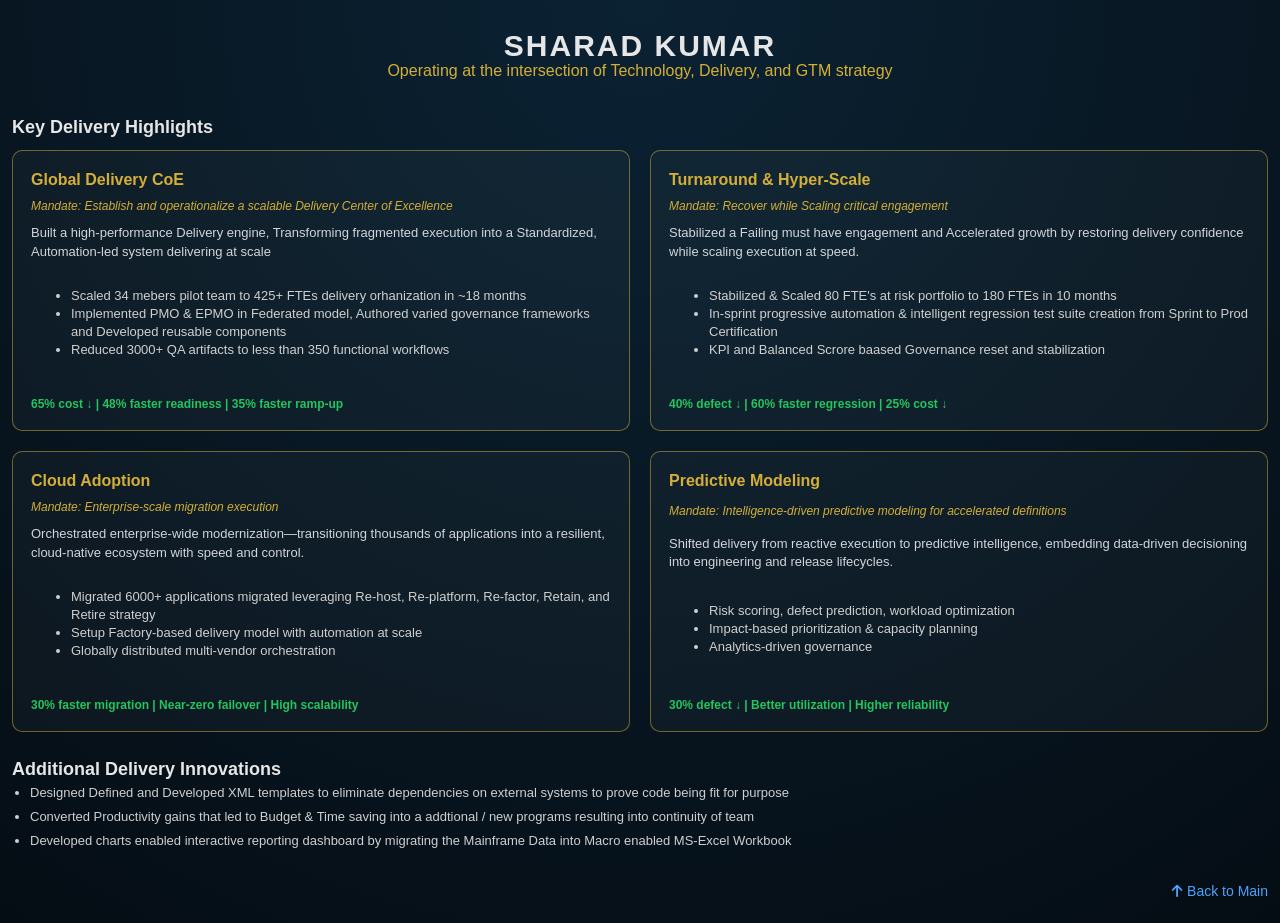
==== delivery.html @ 83f48579 "Add files via upload Baseline for test" ====
<!DOCTYPE html>
<html lang="en">
<head>
<meta charset="UTF-8">
<meta name="viewport" content="width=device-width, initial-scale=1.0">
<title>Sharad Kumar</title>

<link href="https://cdnjs.cloudflare.com/ajax/libs/font-awesome/6.5.0/css/all.min.css" rel="stylesheet">
<link rel="stylesheet" href="style.css">

<style>

/* DELIVERY CONTENT STYLES */

.tagline {
    margin: 0;
    line-height: 1.3;
}
    
/* desktop only */
@media (min-width: 1025px) {
    .tagline {
        line-height: 0.5;
    }
}
    
    
.tagline {
    margin-top: 0;
    margin-bottom: 0;
}
    
.card ul li {
    font-size: 13px;
    font-weight: 400;
    line-height: 1.4;
    color: #cfcfcf;
}
    
.card ul li {
    font-size: 13px;
    font-weight: 400;
    line-height: 1.4;
    color: #cfcfcf;
}

.grid-4 {
    display: grid;
    grid-template-columns: repeat(2, 1fr);
    gap: 20px;
}

.card {
    background: rgba(255,255,255,0.03);
    border: 1px solid rgba(212,175,55,0.5);
    border-radius: 10px;
    padding: 18px;
    min-height: 200px;
    display: flex;
    flex-direction: column;
    justify-content: space-between;
}

.card h3 {
    color: #d4af37;
    margin: 0 0 6px 0;
    font-size: 16px;
}

.narrative {
    font-size: 13px;
    color: #d1d5db;
    margin-bottom: 10px;
}

.mandate {
    font-size: 12px;
    color: #d4af37;
    margin-bottom: 10px;
    font-style: italic;
}

.extra-points {
    margin-top: 10px;
    padding-left: 18px;
    color: #cfcfcf;
}

.extra-points li {
    font-size: 13px;
    margin-bottom: 6px;
    color: #cfcfcf;
}

.outcome {
    font-size: 12px;
    margin-top: 20px;
}

.outcome strong {
    color: #22c55e;
}

@media (max-width: 768px) {
    .grid-4 {
        grid-template-columns: 1fr;
    }
}

.container {
    max-width: 1400px;
    margin: auto;
    padding: 25px 12px 0px 12px;
}

.profile-pic {
    float: right;
    margin-top: -75px;
    margin-right: 0;
    margin-bottom: 10px;
    margin-left: 20px;
    position: relative;
    top: -5px;
    width: 120px;
    height: 120px;
    border-radius: 50%;
    object-fit: cover;
    border: 2px solid #d4af37;
    box-shadow: 0 0 12px rgba(212,175,55,0.5);
}

body {
    overflow-x: hidden;
}

img {
    max-width: 100%;
    height: auto;
    display: block;
}

</style>
</head>

<body>

<div class="container">

<h1>SHARAD KUMAR</h1>
<p class="tagline">Operating at the intersection of Technology, Delivery, and GTM strategy</p>

<!-- <img src="image.jpg" alt="Sharad Kumar" class="profile-pic"> -->
<hr style="border:0; margin:20px 0;">
<div class="section-title">Key Delivery Highlights</div>
<hr style="border:0; margin:5px 0;">
<div class="grid-4">

<!-- 1 -->
<div class="card">
    <h3>Global Delivery CoE</h3>
    <div class="mandate">
        <span class="mandate-label">Mandate:</span> Establish and operationalize a scalable Delivery Center of Excellence
    </div>

    <div class="narrative">
        Built a high-performance Delivery engine, Transforming fragmented execution into a Standardized, Automation-led system delivering at scale
    </div>

    <ul>
        <li>Scaled 34 mebers pilot team to 425+ FTEs delivery orhanization in ~18 months</li>
        <li>Implemented PMO & EPMO in Federated model, Authored varied governance frameworks and Developed reusable components</li>
        <li>Reduced 3000+ QA artifacts to less than 350 functional workflows</li>
    </ul>

    <div class="outcome">
        <strong>65% cost ↓ | 48% faster readiness | 35% faster ramp-up</strong>
    </div>
</div>

<!-- 2 -->
<div class="card">
    <h3>Turnaround & Hyper-Scale</h3>

    <div class="mandate">
        <span class="mandate-label">Mandate:</span> Recover while Scaling critical engagement
    </div>

    <div class="narrative">
        Stabilized a Failing must have engagement and Accelerated growth by restoring delivery confidence while scaling execution at speed.
    </div>

    <ul>
        <li>Stabilized & Scaled 80 FTE's at risk portfolio to 180 FTEs in 10 months</li>
        <li>In-sprint progressive automation & intelligent regression test suite creation from Sprint to Prod Certification</li>
        <li>KPI and Balanced Scrore baased Governance reset and stabilization</li>
    </ul>

    <div class="outcome">
        <strong>40% defect ↓ | 60% faster regression | 25% cost ↓</strong>
    </div>
</div>

<!-- 3 -->
<div class="card">
    <h3>Cloud Adoption</h3>

    <div class="mandate">
        <span class="mandate-label">Mandate:</span> Enterprise-scale migration execution
    </div>

    <div class="narrative">
        Orchestrated enterprise-wide modernization—transitioning thousands of applications into a resilient, cloud-native ecosystem with speed and control.
    </div>

    <ul>
        <li>Migrated 6000+ applications migrated leveraging Re-host, Re-platform, Re-factor, Retain, and Retire strategy</li>
        <li>Setup Factory-based delivery model with automation at scale</li>
        <li>Globally distributed multi-vendor orchestration</li>
    </ul>

    <div class="outcome">
        <strong>30% faster migration | Near-zero failover | High scalability</strong>

    </div>
</div>

<!-- 4 -->
<div class="card">
    <h3>Predictive Modeling</h3>

    <div class="mandate">
        <span class="mandate-label">Mandate:</span> Intelligence-driven predictive modeling for accelerated definitions
    </div>

    <div class="narrative">
        Shifted delivery from reactive execution to predictive intelligence, embedding data-driven decisioning into engineering and release lifecycles.
    </div>

    <ul>
        <li>Risk scoring, defect prediction, workload optimization</li>
        <li>Impact-based prioritization & capacity planning</li>
        <li>Analytics-driven governance</li>
    </ul>

    <div class="outcome">
        <strong>30% defect ↓ | Better utilization | Higher reliability</strong>
    </div>
</div>

</div>

<hr style="border:0; margin:5px 0;">
<div class="section-title" style="margin-top: 20px;">Additional Delivery Innovations</div>

<ul class="extra-points" style="margin-top: 1px;">
    <li>Designed Defined and Developed XML templates to eliminate dependencies on external systems to prove code being fit for purpose </li>
    <li>Converted Productivity gains that led to Budget & Time saving into a addtional / new programs resulting into continuity of team</li>
    <li>Developed charts enabled interactive reporting dashboard by migrating the Mainframe Data into Macro enabled MS-Excel Workbook</li>
</ul>

<div class="back-to-main" style="text-align: right; margin-top: 30px; margin-bottom: 20px;">
    <a href="index.html" style="color:#4da3ff; font-size:14px; font-weight:500; text-decoration:none;">
        <i class="fas fa-arrow-up"></i> Back to Main
    </a>
</div>

</div>

</body>
</html>
---- style.css ----
/* GLOBAL TYPOGRAPHY BASELINE */

body {
    font-family: 'Segoe UI', sans-serif;
    font-weight: 400;
    line-height: 1.4;
    color: #e6e6e6;
}

/* Main Name */
h1 {
    font-size: 30px;
    font-weight: 600;
    letter-spacing: 2px;
}

/* Tagline */
.tagline {
    font-size: 16px;
    font-weight: 500;
    line-height: 1.3;
}

/* Section Titles */
.section-title {
    font-size: 18px;
    font-weight: 600;
}

/* Card / Item Titles */
.item-title,
.card h3 {
    font-size: 14px;
    font-weight: 600;
}

/* Body Text */
.item-desc,
.narrative,
.compact-list li,
.extra-points li {
    font-size: 13px;
    font-weight: 400;
    line-height: 1.4;
}
body {
    margin: 0;
    font-family: 'Segoe UI', sans-serif;
    background: radial-gradient(circle at top, #0b2233, #050d14);
    color: #e6e6e6;
}

body {
    overflow-x: hidden;
}

.container {
    max-width: 1400px;
    margin: auto;
    padding: 25px 12px 10px 12px;
}

.header {
    position: relative;
}

h1 {
    text-align: center;
    letter-spacing: 2px;
    font-size: 30px;
    margin: 0;
}

.tagline {
    text-align: center;
    color: #d4af37;
    margin: 0;
}

.profile-pic {
    position: absolute;
    right: 0;
    top: 10px;
    width: 120px;
    height: 120px;
    border-radius: 50%;
    object-fit: cover;
}

/* Floating Home link (if used) */
.home-link {
    position: fixed;
    bottom: 25px;
    right: 25px;
    color: #4da3ff;
    font-size: 14px;
    text-decoration: none;
    font-weight: 500;
    display: flex;
    align-items: center;
    gap: 6px;
    z-index: 9999;
}

/* Back to Main */
.back-to-main {
    margin-top: 30px;
    text-align: right;
}

.back-to-main a {
    color: #4da3ff;
    font-size: 14px;
    font-weight: 500;
    text-decoration: none;
}

.back-to-main a:hover {
    text-decoration: underline;
}

/* Mobile: hide profile pic everywhere */
@media (max-width: 768px) {
    .profile-pic {
        display: none !important;
    }
}

/* Desktop: hide where explicitly applied */
.desktop-hide {
    display: none !important;
}

.compact-list li {
    color: #cfcfcf;
}

.engage-icons {
    display: flex !important;
    flex-direction: column !important;
    gap: 12px;
}

.engage-icons a {
    text-decoration: none !important;
}

.engage-icons a:hover {
    text-decoration: none !important;
}

.engage-icons a i {
    width: 20px;          /* keeps all icons aligned vertically */
    text-align: center;
    font-size: 18px;
}

.engage-icons a span {
    color: #ffffff;
    font-size: 13px;
}

@media (min-width: 769px) and (max-width: 1024px) {
    .profile-pic {
        display: none !important;
    }
}
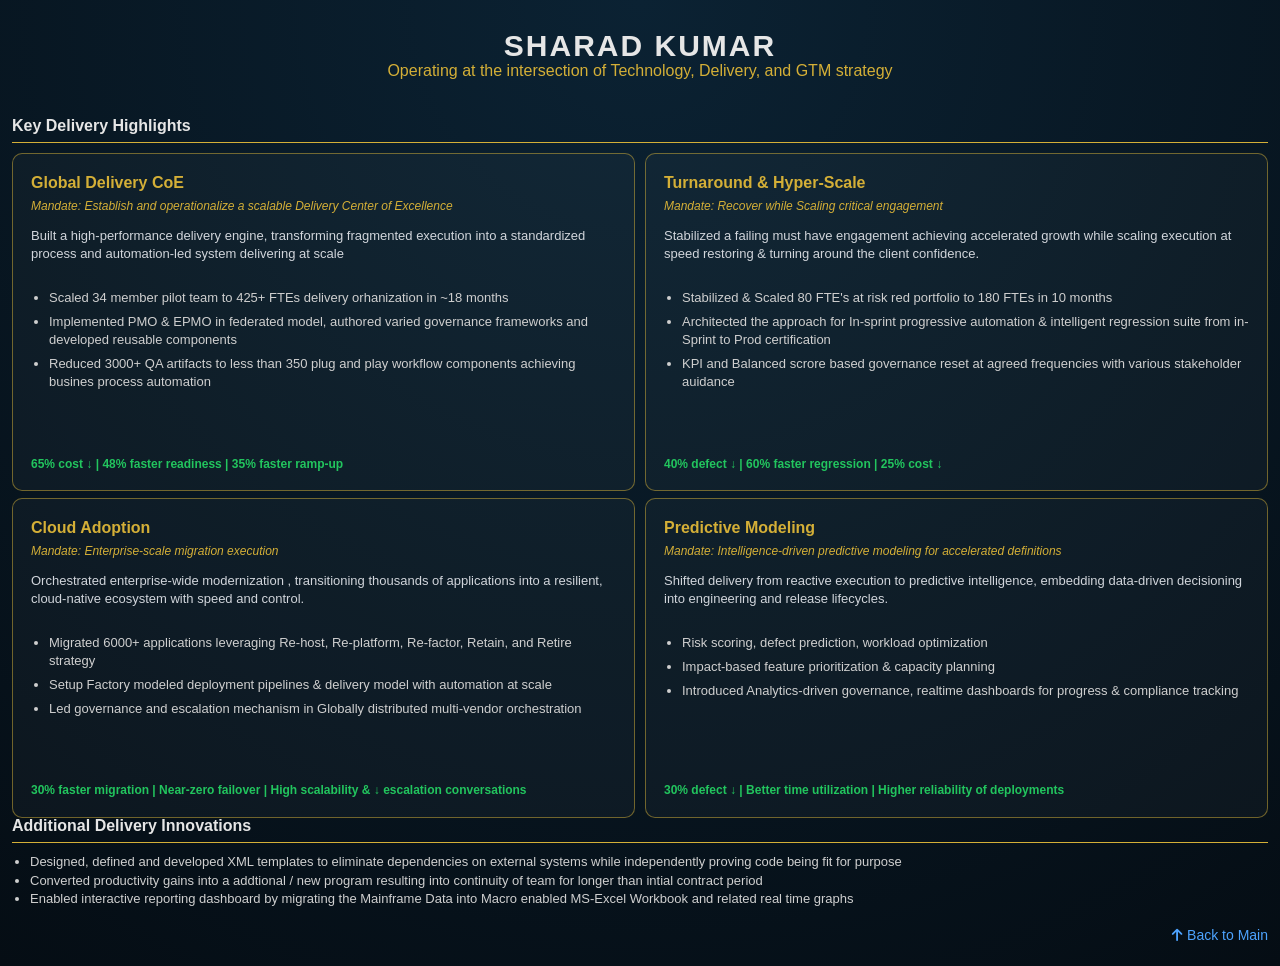
==== commit d1128b8f: "Add files via upload" ====
--- a/delivery.html
+++ b/delivery.html
@@ -1,270 +1,151 @@
-<!DOCTYPE html>
-<html lang="en">
-<head>
-<meta charset="UTF-8">
-<meta name="viewport" content="width=device-width, initial-scale=1.0">
-<title>Sharad Kumar</title>
-
-<link href="https://cdnjs.cloudflare.com/ajax/libs/font-awesome/6.5.0/css/all.min.css" rel="stylesheet">
-<link rel="stylesheet" href="style.css">
-
-<style>
-
-/* DELIVERY CONTENT STYLES */
-
-.tagline {
-    margin: 0;
-    line-height: 1.3;
-}
-    
-/* desktop only */
-@media (min-width: 1025px) {
-    .tagline {
-        line-height: 0.5;
-    }
-}
-    
-    
-.tagline {
-    margin-top: 0;
-    margin-bottom: 0;
-}
-    
-.card ul li {
-    font-size: 13px;
-    font-weight: 400;
-    line-height: 1.4;
-    color: #cfcfcf;
-}
-    
-.card ul li {
-    font-size: 13px;
-    font-weight: 400;
-    line-height: 1.4;
-    color: #cfcfcf;
-}
-
-.grid-4 {
-    display: grid;
-    grid-template-columns: repeat(2, 1fr);
-    gap: 20px;
-}
-
-.card {
-    background: rgba(255,255,255,0.03);
-    border: 1px solid rgba(212,175,55,0.5);
-    border-radius: 10px;
-    padding: 18px;
-    min-height: 200px;
-    display: flex;
-    flex-direction: column;
-    justify-content: space-between;
-}
-
-.card h3 {
-    color: #d4af37;
-    margin: 0 0 6px 0;
-    font-size: 16px;
-}
-
-.narrative {
-    font-size: 13px;
-    color: #d1d5db;
-    margin-bottom: 10px;
-}
-
-.mandate {
-    font-size: 12px;
-    color: #d4af37;
-    margin-bottom: 10px;
-    font-style: italic;
-}
-
-.extra-points {
-    margin-top: 10px;
-    padding-left: 18px;
-    color: #cfcfcf;
-}
-
-.extra-points li {
-    font-size: 13px;
-    margin-bottom: 6px;
-    color: #cfcfcf;
-}
-
-.outcome {
-    font-size: 12px;
-    margin-top: 20px;
-}
-
-.outcome strong {
-    color: #22c55e;
-}
-
-@media (max-width: 768px) {
-    .grid-4 {
-        grid-template-columns: 1fr;
-    }
-}
-
-.container {
-    max-width: 1400px;
-    margin: auto;
-    padding: 25px 12px 0px 12px;
-}
-
-.profile-pic {
-    float: right;
-    margin-top: -75px;
-    margin-right: 0;
-    margin-bottom: 10px;
-    margin-left: 20px;
-    position: relative;
-    top: -5px;
-    width: 120px;
-    height: 120px;
-    border-radius: 50%;
-    object-fit: cover;
-    border: 2px solid #d4af37;
-    box-shadow: 0 0 12px rgba(212,175,55,0.5);
-}
-
-body {
-    overflow-x: hidden;
-}
-
-img {
-    max-width: 100%;
-    height: auto;
-    display: block;
-}
-
-</style>
-</head>
-
-<body>
-
-<div class="container">
-
-<h1>SHARAD KUMAR</h1>
-<p class="tagline">Operating at the intersection of Technology, Delivery, and GTM strategy</p>
-
-<!-- <img src="image.jpg" alt="Sharad Kumar" class="profile-pic"> -->
-<hr style="border:0; margin:20px 0;">
-<div class="section-title">Key Delivery Highlights</div>
-<hr style="border:0; margin:5px 0;">
-<div class="grid-4">
-
-<!-- 1 -->
-<div class="card">
-    <h3>Global Delivery CoE</h3>
-    <div class="mandate">
-        <span class="mandate-label">Mandate:</span> Establish and operationalize a scalable Delivery Center of Excellence
-    </div>
-
-    <div class="narrative">
-        Built a high-performance Delivery engine, Transforming fragmented execution into a Standardized, Automation-led system delivering at scale
-    </div>
-
-    <ul>
-        <li>Scaled 34 mebers pilot team to 425+ FTEs delivery orhanization in ~18 months</li>
-        <li>Implemented PMO & EPMO in Federated model, Authored varied governance frameworks and Developed reusable components</li>
-        <li>Reduced 3000+ QA artifacts to less than 350 functional workflows</li>
-    </ul>
-
-    <div class="outcome">
-        <strong>65% cost ↓ | 48% faster readiness | 35% faster ramp-up</strong>
-    </div>
-</div>
-
-<!-- 2 -->
-<div class="card">
-    <h3>Turnaround & Hyper-Scale</h3>
-
-    <div class="mandate">
-        <span class="mandate-label">Mandate:</span> Recover while Scaling critical engagement
-    </div>
-
-    <div class="narrative">
-        Stabilized a Failing must have engagement and Accelerated growth by restoring delivery confidence while scaling execution at speed.
-    </div>
-
-    <ul>
-        <li>Stabilized & Scaled 80 FTE's at risk portfolio to 180 FTEs in 10 months</li>
-        <li>In-sprint progressive automation & intelligent regression test suite creation from Sprint to Prod Certification</li>
-        <li>KPI and Balanced Scrore baased Governance reset and stabilization</li>
-    </ul>
-
-    <div class="outcome">
-        <strong>40% defect ↓ | 60% faster regression | 25% cost ↓</strong>
-    </div>
-</div>
-
-<!-- 3 -->
-<div class="card">
-    <h3>Cloud Adoption</h3>
-
-    <div class="mandate">
-        <span class="mandate-label">Mandate:</span> Enterprise-scale migration execution
-    </div>
-
-    <div class="narrative">
-        Orchestrated enterprise-wide modernization—transitioning thousands of applications into a resilient, cloud-native ecosystem with speed and control.
-    </div>
-
-    <ul>
-        <li>Migrated 6000+ applications migrated leveraging Re-host, Re-platform, Re-factor, Retain, and Retire strategy</li>
-        <li>Setup Factory-based delivery model with automation at scale</li>
-        <li>Globally distributed multi-vendor orchestration</li>
-    </ul>
-
-    <div class="outcome">
-        <strong>30% faster migration | Near-zero failover | High scalability</strong>
-
-    </div>
-</div>
-
-<!-- 4 -->
-<div class="card">
-    <h3>Predictive Modeling</h3>
-
-    <div class="mandate">
-        <span class="mandate-label">Mandate:</span> Intelligence-driven predictive modeling for accelerated definitions
-    </div>
-
-    <div class="narrative">
-        Shifted delivery from reactive execution to predictive intelligence, embedding data-driven decisioning into engineering and release lifecycles.
-    </div>
-
-    <ul>
-        <li>Risk scoring, defect prediction, workload optimization</li>
-        <li>Impact-based prioritization & capacity planning</li>
-        <li>Analytics-driven governance</li>
-    </ul>
-
-    <div class="outcome">
-        <strong>30% defect ↓ | Better utilization | Higher reliability</strong>
-    </div>
-</div>
-
-</div>
-
-<hr style="border:0; margin:5px 0;">
-<div class="section-title" style="margin-top: 20px;">Additional Delivery Innovations</div>
-
-<ul class="extra-points" style="margin-top: 1px;">
-    <li>Designed Defined and Developed XML templates to eliminate dependencies on external systems to prove code being fit for purpose </li>
-    <li>Converted Productivity gains that led to Budget & Time saving into a addtional / new programs resulting into continuity of team</li>
-    <li>Developed charts enabled interactive reporting dashboard by migrating the Mainframe Data into Macro enabled MS-Excel Workbook</li>
-</ul>
-
-<div class="back-to-main" style="text-align: right; margin-top: 30px; margin-bottom: 20px;">
-    <a href="index.html" style="color:#4da3ff; font-size:14px; font-weight:500; text-decoration:none;">
-        <i class="fas fa-arrow-up"></i> Back to Main
-    </a>
-</div>
-
-</div>
-
-</body>
-</html>
+<!DOCTYPE html>
+<html lang="en">
+<head>
+<meta charset="UTF-8">
+<meta name="viewport" content="width=device-width, initial-scale=1.0">
+<title>Sharad Kumar</title>
+<link href="https://cdnjs.cloudflare.com/ajax/libs/font-awesome/6.5.0/css/all.min.css" rel="stylesheet">
+<link rel="stylesheet" href="style.css">
+<style>
+/* DELIVERY — page-specific overrides only */
+
+/* section-title on this page has a gold underline and tighter spacing */
+.section-title {
+    margin-top: 20px;
+    margin-bottom: 5px;
+    padding-bottom: 5px;
+    border-bottom: 1px solid #d4af37;
+}
+
+/* container bottom padding flush on this page */
+.container {
+    padding-bottom: 0;
+}
+</style>
+</head>
+
+<body>
+
+<div class="container">
+
+<h1>SHARAD KUMAR</h1>
+<p class="tagline">Operating at the intersection of Technology, Delivery, and GTM strategy</p>
+
+<!-- <img src="image.jpg" alt="Sharad Kumar" class="profile-pic"> -->
+<hr style="border:0; margin:20px 0;">
+<div class="section-title">Key Delivery Highlights</div>
+<hr style="border:0; margin:5px 0;">
+<div class="grid-4">
+
+<!-- 1 -->
+<div class="card">
+    <h3>Global Delivery CoE</h3>
+    <div class="mandate">
+        <span class="mandate-label">Mandate:</span> Establish and operationalize a scalable Delivery Center of Excellence
+    </div>
+
+    <div class="narrative">
+        Built a high-performance delivery engine, transforming fragmented execution into a standardized process and automation-led system delivering at scale
+    </div>
+
+    <ul>
+        <li>Scaled 34 member pilot team to 425+ FTEs delivery orhanization in ~18 months</li>
+        <li>Implemented PMO & EPMO in federated model, authored varied governance frameworks and developed reusable components</li>
+        <li>Reduced 3000+ QA artifacts to less than 350 plug and play workflow components achieving busines process automation </li>
+    </ul>
+
+    <div class="outcome">
+        <strong>65% cost ↓ | 48% faster readiness | 35% faster ramp-up</strong>
+    </div>
+</div>
+
+<!-- 2 -->
+<div class="card">
+    <h3>Turnaround & Hyper-Scale</h3>
+
+    <div class="mandate">
+        <span class="mandate-label">Mandate:</span> Recover while Scaling critical engagement
+    </div>
+
+    <div class="narrative">
+        Stabilized a failing must have engagement achieving accelerated growth while scaling execution at speed restoring & turning around the client confidence.
+    </div>
+
+    <ul>
+        <li>Stabilized & Scaled 80 FTE's at risk red portfolio to 180 FTEs in 10 months</li>
+        <li>Architected the approach for In-sprint progressive automation & intelligent regression suite from in-Sprint to Prod certification</li>
+        <li>KPI and Balanced scrore based governance reset at agreed frequencies with various stakeholder auidance</li>
+    </ul>
+
+    <div class="outcome">
+        <strong>40% defect ↓ | 60% faster regression | 25% cost ↓</strong>
+    </div>
+</div>
+
+<!-- 3 -->
+<div class="card">
+    <h3>Cloud Adoption</h3>
+
+    <div class="mandate">
+        <span class="mandate-label">Mandate:</span> Enterprise-scale migration execution
+    </div>
+
+    <div class="narrative">
+        Orchestrated enterprise-wide modernization , transitioning thousands of applications into a resilient, cloud-native ecosystem with speed and control.
+    </div>
+
+    <ul>
+        <li>Migrated 6000+ applications leveraging Re-host, Re-platform, Re-factor, Retain, and Retire strategy</li>
+        <li>Setup Factory modeled deployment pipelines & delivery model with automation at scale</li>
+        <li>Led governance and escalation mechanism in Globally distributed multi-vendor orchestration</li>
+    </ul>
+
+    <div class="outcome">
+        <strong>30% faster migration | Near-zero failover | High scalability & ↓ escalation conversations</strong>
+    </div>
+</div>
+
+<!-- 4 -->
+<div class="card">
+    <h3>Predictive Modeling</h3>
+
+    <div class="mandate">
+        <span class="mandate-label">Mandate:</span> Intelligence-driven predictive modeling for accelerated definitions
+    </div>
+
+    <div class="narrative">
+        Shifted delivery from reactive execution to predictive intelligence, embedding data-driven decisioning into engineering and release lifecycles.
+    </div>
+
+    <ul>
+        <li>Risk scoring, defect prediction, workload optimization</li>
+        <li>Impact-based feature prioritization & capacity planning</li>
+        <li>Introduced Analytics-driven governance, realtime dashboards for progress & compliance tracking</li>
+    </ul>
+
+    <div class="outcome">
+        <strong>30% defect ↓ | Better time utilization | Higher reliability of deployments</strong>
+    </div>
+</div>
+
+</div>
+
+<hr style="border:0; margin:15px 0;">
+<div class="section-title">Additional Delivery Innovations</div>
+
+<ul class="extra-points">
+    <li>Designed, defined and developed XML templates to eliminate dependencies on external systems while independently proving code being fit for purpose </li>
+    <li>Converted productivity gains into a addtional / new program resulting into continuity of team for longer than intial contract period</li>
+    <li>Enabled interactive reporting dashboard by migrating the Mainframe Data into Macro enabled MS-Excel Workbook and related real time graphs</li>
+</ul>
+
+<div class="back-to-main">
+    <a href="index.html">
+        <i class="fas fa-arrow-up"></i> Back to Main
+    </a>
+</div>
+
+</div>
+
+</body>
+</html>
--- a/style.css
+++ b/style.css
@@ -1,167 +1,241 @@
-/* GLOBAL TYPOGRAPHY BASELINE */
-
-body {
-    font-family: 'Segoe UI', sans-serif;
-    font-weight: 400;
-    line-height: 1.4;
-    color: #e6e6e6;
-}
-
-/* Main Name */
-h1 {
-    font-size: 30px;
-    font-weight: 600;
-    letter-spacing: 2px;
-}
-
-/* Tagline */
-.tagline {
-    font-size: 16px;
-    font-weight: 500;
-    line-height: 1.3;
-}
-
-/* Section Titles */
-.section-title {
-    font-size: 18px;
-    font-weight: 600;
-}
-
-/* Card / Item Titles */
-.item-title,
-.card h3 {
-    font-size: 14px;
-    font-weight: 600;
-}
-
-/* Body Text */
-.item-desc,
-.narrative,
-.compact-list li,
-.extra-points li {
-    font-size: 13px;
-    font-weight: 400;
-    line-height: 1.4;
-}
-body {
-    margin: 0;
-    font-family: 'Segoe UI', sans-serif;
-    background: radial-gradient(circle at top, #0b2233, #050d14);
-    color: #e6e6e6;
-}
-
-body {
-    overflow-x: hidden;
-}
-
-.container {
-    max-width: 1400px;
-    margin: auto;
-    padding: 25px 12px 10px 12px;
-}
-
-.header {
-    position: relative;
-}
-
-h1 {
-    text-align: center;
-    letter-spacing: 2px;
-    font-size: 30px;
-    margin: 0;
-}
-
-.tagline {
-    text-align: center;
-    color: #d4af37;
-    margin: 0;
-}
-
-.profile-pic {
-    position: absolute;
-    right: 0;
-    top: 10px;
-    width: 120px;
-    height: 120px;
-    border-radius: 50%;
-    object-fit: cover;
-}
-
-/* Floating Home link (if used) */
-.home-link {
-    position: fixed;
-    bottom: 25px;
-    right: 25px;
-    color: #4da3ff;
-    font-size: 14px;
-    text-decoration: none;
-    font-weight: 500;
-    display: flex;
-    align-items: center;
-    gap: 6px;
-    z-index: 9999;
-}
-
-/* Back to Main */
-.back-to-main {
-    margin-top: 30px;
-    text-align: right;
-}
-
-.back-to-main a {
-    color: #4da3ff;
-    font-size: 14px;
-    font-weight: 500;
-    text-decoration: none;
-}
-
-.back-to-main a:hover {
-    text-decoration: underline;
-}
-
-/* Mobile: hide profile pic everywhere */
-@media (max-width: 768px) {
-    .profile-pic {
-        display: none !important;
-    }
-}
-
-/* Desktop: hide where explicitly applied */
-.desktop-hide {
-    display: none !important;
-}
-
-.compact-list li {
-    color: #cfcfcf;
-}
-
-.engage-icons {
-    display: flex !important;
-    flex-direction: column !important;
-    gap: 12px;
-}
-
-.engage-icons a {
-    text-decoration: none !important;
-}
-
-.engage-icons a:hover {
-    text-decoration: none !important;
-}
-
-.engage-icons a i {
-    width: 20px;          /* keeps all icons aligned vertically */
-    text-align: center;
-    font-size: 18px;
-}
-
-.engage-icons a span {
-    color: #ffffff;
-    font-size: 13px;
-}
-
-@media (min-width: 769px) and (max-width: 1024px) {
-    .profile-pic {
-        display: none !important;
-    }
-}
+/* =============================================
+   SHARAD KUMAR PORTFOLIO — GLOBAL STYLESHEET
+   ============================================= */
+
+
+/* ---------------------------------------------
+   1. RESET & BASE
+   --------------------------------------------- */
+
+body {
+    margin: 0;
+    font-family: 'Segoe UI', sans-serif;
+    font-weight: 400;
+    line-height: 1.4;
+    color: #e6e6e6;
+    background: radial-gradient(circle at top, #0b2233, #050d14);
+    overflow-x: hidden;
+}
+
+img {
+    max-width: 100%;
+    height: auto;
+    display: block;
+}
+
+
+/* ---------------------------------------------
+   2. LAYOUT
+   --------------------------------------------- */
+
+.container {
+    max-width: 1400px;
+    margin: auto;
+    padding: 25px 12px 10px 12px;
+}
+
+.header {
+    position: relative;
+}
+
+
+/* ---------------------------------------------
+   3. TYPOGRAPHY
+   --------------------------------------------- */
+
+h1 {
+    text-align: center;
+    font-size: 30px;
+    font-weight: 600;
+    letter-spacing: 2px;
+    margin: 0;
+}
+
+.tagline {
+    text-align: center;
+    font-size: 16px;
+    font-weight: 500;
+    color: #d4af37;
+    margin: 0;
+    line-height: 0.5;
+}
+
+.section-title {
+    font-size: 16px;
+    font-weight: 600;
+    margin-bottom: 8px;
+}
+
+/* ---------------------------------------------
+   4. PROFILE PHOTO
+   Profile pic: visible on desktop (index.html only).
+   Hidden on tablet and mobile (all orientations).
+   Sub-pages keep the <img> commented out in HTML.
+   --------------------------------------------- */
+
+.profile-pic {
+    display: block;
+    width: 80px;
+    height: 80px;
+    border-radius: 50%;
+    object-fit: cover;
+    border: 2px solid #d4af37;
+    box-shadow: 0 0 12px rgba(212, 175, 55, 0.5);
+}
+
+
+/* ---------------------------------------------
+   5. NAVIGATION LINKS
+   --------------------------------------------- */
+
+.home-link {
+    position: fixed;
+    bottom: 25px;
+    right: 25px;
+    color: #4da3ff;
+    font-size: 14px;
+    font-weight: 500;
+    text-decoration: none;
+    display: flex;
+    align-items: center;
+    gap: 6px;
+    z-index: 9999;
+}
+
+.back-to-main {
+    margin-top: 0px;
+    margin-bottom: 20px;
+    text-align: right;
+}
+
+.back-to-main a {
+    color: #4da3ff;
+    font-size: 14px;
+    font-weight: 500;
+    text-decoration: none;
+}
+
+.back-to-main a:hover {
+    text-decoration: underline;
+}
+
+.disabled-link {
+    color: #4da3ff;
+    pointer-events: none;
+    opacity: 0.6;
+    cursor: default;
+}
+
+
+/* ---------------------------------------------
+   6. CARDS & GRID (sub-pages)
+   --------------------------------------------- */
+
+.grid-4 {
+    display: grid;
+    grid-template-columns: repeat(2, 1fr);
+    gap: 45px 10px;
+}
+
+.card {
+    background: rgba(255, 255, 255, 0.03);
+    border: 1px solid rgba(212, 175, 55, 0.5);
+    border-radius: 10px;
+    padding: 18px;
+    display: flex;
+    flex-direction: column;
+    justify-content: flex-start;
+    height: 100%;
+}
+
+.card h3 {
+    color: #d4af37;
+    font-size: 16px;
+    margin: 0;
+}
+
+.card ul {
+    padding-left: 18px;
+    margin: 10px 0;
+}
+
+.card ul li {
+    font-size: 13px;
+    font-weight: 400;
+    line-height: 1.4;
+    color: #cfcfcf;
+    margin-bottom: 6px;
+}
+
+.mandate {
+    font-size: 12px;
+    color: #d4af37;
+    font-style: italic;
+    margin-top: 3px;
+    margin-bottom: 6px;
+}
+
+.narrative {
+    font-size: 13px;
+    color: #d1d5db;
+    margin-top: 6px;
+    margin-bottom: 12px;
+    min-height: 40px;
+}
+
+.outcome {
+    font-size: 12px;
+    margin-top: auto;
+    padding-top: 10px;
+}
+
+.outcome strong {
+    color: #22c55e;
+}
+
+.extra-points {
+    padding-left: 18px;
+    margin-top: 10px;
+}
+
+.extra-points li {
+    color: #cfcfcf;
+    font-size: 13px;
+    line-height: 1.4;
+    margin-bottom: 0;
+}
+
+.section-block {
+    position: relative;
+    padding-bottom: 0;
+}
+
+/* ---------------------------------------------
+   10. RESPONSIVE — MOBILE & TABLET PORTRAIT/LANDSCAPE
+       Profile pic hidden below 1025px (set in section 4)
+   --------------------------------------------- */
+
+@media (max-width: 1024px) {
+    .grid-4 {
+        grid-template-columns: 1fr;
+    }
+    .container {
+        padding: 15px;
+    }
+    h1 {
+        font-size: 24px;
+    }
+    .tagline {
+        text-align: center;
+        font-size: 16px;
+        font-weight: 500;
+        color: #d4af37;
+        margin: 0;
+    }
+    .card {
+        padding: 14px;
+    }
+    .extra-points li {
+        font-size: 12px;
+    }
+ }
